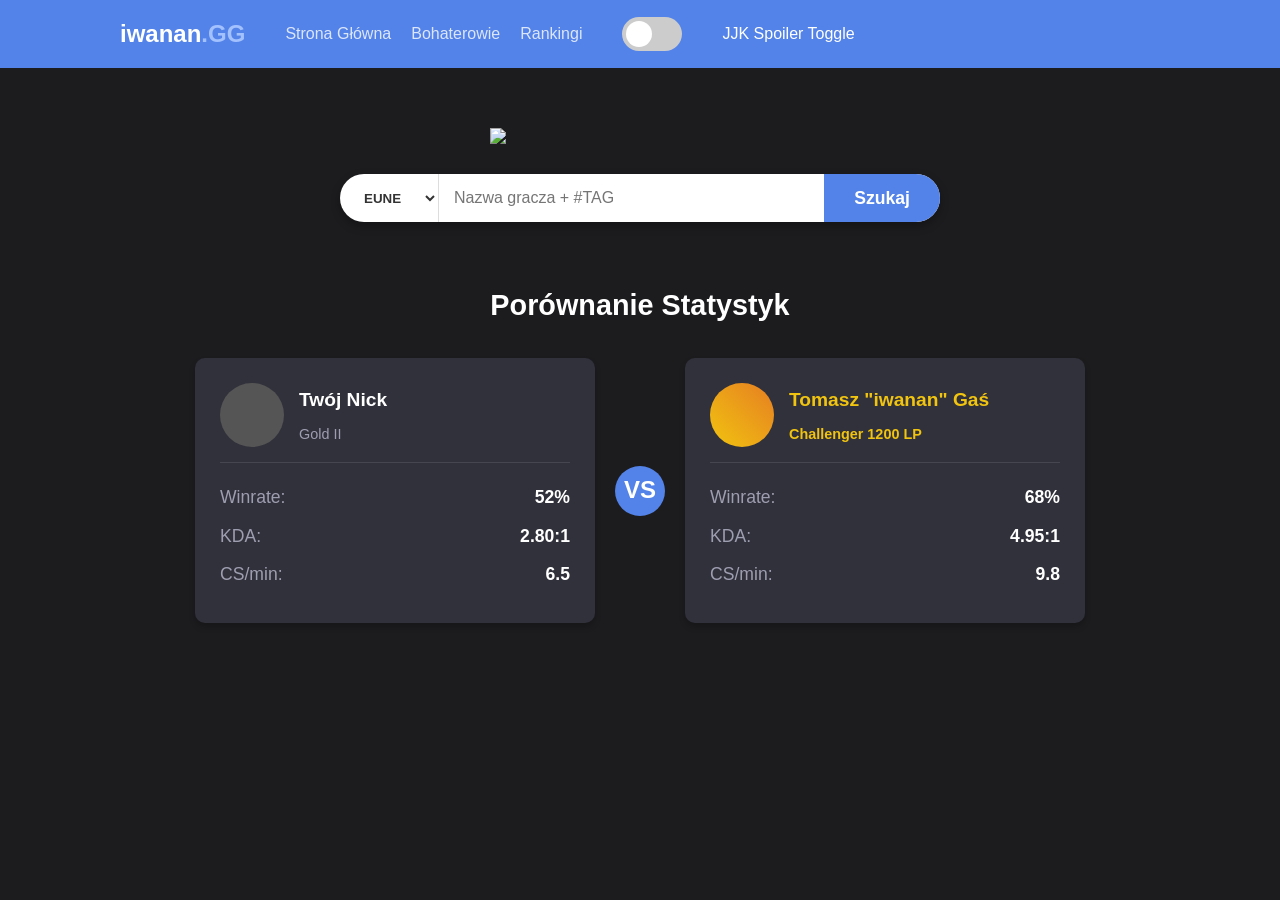
==== index.html @ 91c9719e "Dodano toggle do spoilerow jjk" ====
<!DOCTYPE html>
<html lang="pl">
<head>
    <meta charset="UTF-8">
    <meta name="viewport" content="width=device-width, initial-scale=1.0">
    <title>iwanan.gg - Porównaj się z Greatest Player of Today</title>
    <link rel="stylesheet" href="style.css">
</head>
<body>
    <header class="navbar">
        <div class="container">
            <div class="logo">iwanan<span>.GG</span></div>
            <nav>
                <ul>
                    <li><a href="index.html">Strona Główna</a></li>
                    <li><a href="bohaterowie.html">Bohaterowie</a></li>
                    <li><a href="rankingi.html">Rankingi</a></li>
                </ul>
            </nav>                 
            <label class="switch">
                <input type="checkbox" id="spoilerToggle" onclick="toggleSpoiler()">
                <span class="slider round"> 
                </span>
            </label>
            JJK Spoiler Toggle
        </div>
    </header>

    <main class="container">
        <section class="search-section">
            <img src="https://preview.redd.it/nah-id-win-v0-epcjymbbd3hc1.jpg?width=640&crop=smart&auto=webp&s=7e3054428206f862ddd30d6df0e28752295da965" id="Nah" class="hero-image">
            <img src="https://icon2.cleanpng.com/20240323/euu/transparent-smiley-face-happy-face-with-sunglasses-giving-thumbs-up65ff01f051ca37.60074786.webp" id="sunglassesThumbsUp" class="hero-image-off">
            <div class="search-bar">
                <select class="region-select">
                    <option value="eune">EUNE</option>
                    <option value="euw">EUW</option>
                    <option value="na">NA</option>
                </select>
                <input type="text" placeholder="Nazwa gracza + #TAG" class="search-input">
                <button class="search-button">Szukaj</button>
            </div>
        </section>

        <section class="comparison-section">
            <h2 class="section-title">Porównanie Statystyk</h2>
            
            <div class="cards-container">
                <div class="player-card user-card">
                    <div class="card-header">
                        <div class="avatar placeholder"></div>
                        <div class="info">
                            <h3>Twój Nick</h3>
                            <span class="rank">Gold II</span>
                        </div>
                    </div>
                    <div class="stats">
                        <div class="stat-row"><span>Winrate:</span> <strong>52%</strong></div>
                        <div class="stat-row"><span>KDA:</span> <strong>2.80:1</strong></div>
                        <div class="stat-row"><span>CS/min:</span> <strong>6.5</strong></div>
                    </div>
                </div>

                <div class="vs-badge">VS</div>

                <div class="player-card pro-card">
                    <div class="card-header">
                        <div class="avatar iwanan-avatar"></div>
                        <div class="info">
                            <h3 class="pro-name">Tomasz "iwanan" Gaś</h3>
                            <span class="rank challenger">Challenger 1200 LP</span>
                        </div>
                    </div>
                    <div class="stats">
                        <div class="stat-row"><span>Winrate:</span> <strong>68%</strong></div>
                        <div class="stat-row"><span>KDA:</span> <strong>4.95:1</strong></div>
                        <div class="stat-row"><span>CS/min:</span> <strong>9.8</strong></div>
                    </div>
                </div>
            </div>
        </section>
    </main>
    <script>
        function toggleSpoiler() {
            var checkBox = document.getElementById("spoilerToggle");
            var jjkImage = document.getElementById("Nah");
            var emojiImage = document.getElementById("sunglassesThumbsUp");
            if (checkBox.checked == true){
                jjkImage.classList.remove("hero-image");
                jjkImage.classList.add("hero-image-off");
                emojiImage.classList.remove("hero-image-off");
                emojiImage.classList.add("hero-image");
            }else{
                jjkImage.classList.add("hero-image");
                jjkImage.classList.remove("hero-image-off");
                emojiImage.classList.remove("hero-image");
                emojiImage.classList.add("hero-image-off");
            }
        }
    </script>
</body>
</html>
---- style.css ----
/* Zmienne CSS dla łatwiejszego zarządzania motywem (op.gg style) */
:root {
    --bg-main: #1c1c1f;
    --bg-card: #31313c;
    --bg-input: #ffffff;
    --text-main: #ffffff;
    --text-muted: #9e9eb1;
    --accent-blue: #5383e8;
    --accent-hover: #456ec4;
    --challenger-gold: #f1c40f;
}

* {
    box-sizing: border-box;
    margin: 0;
    padding: 0;
    font-family: -apple-system, BlinkMacSystemFont, "Segoe UI", Roboto, Helvetica, Arial, sans-serif;
}

body {
    background-color: var(--bg-main);
    color: var(--text-main);
    line-height: 1.6;
}

.container {
    max-width: 1080px;
    margin: 0 auto;
    padding: 0 20px;
}

/* Nawigacja */
.navbar {
    background-color: var(--accent-blue);
    padding: 15px 0;
}

.navbar .container {
    display: flex;
    justify-content: flex-start;
    align-items: center;
    gap: 40px;
}

.logo {
    font-size: 1.5rem;
    font-weight: bold;
}

.logo span {
    color: #a3c1ff;
}

nav ul {
    list-style: none;
    display: flex;
    gap: 20px;
}

nav a {
    color: var(--text-main);
    text-decoration: none;
    font-weight: 500;
    opacity: 0.8;
}

nav a.active, nav a:hover {
    opacity: 1;
}

/* The switch - the box around the slider */
.switch {
  position: relative;
  display: inline-block;
  width: 60px;
  height: 34px;
}

/* Hide default HTML checkbox */
.switch input {
  opacity: 0;
  width: 0;
  height: 0;
}

/* The slider */
.slider {
  position: absolute;
  cursor: pointer;
  top: 0;
  left: 0;
  right: 0;
  bottom: 0;
  background-color: #ccc;
  -webkit-transition: .4s;
  transition: .4s;
}

.slider:before {
  position: absolute;
  content: "";
  height: 26px;
  width: 26px;
  left: 4px;
  bottom: 4px;
  background-color: white;
  -webkit-transition: .4s;
  transition: .4s;
}

input:checked + .slider {
  background-color: #2196F3;
}

input:focus + .slider {
  box-shadow: 0 0 1px #2196F3;
}

input:checked + .slider:before {
  -webkit-transform: translateX(26px);
  -ms-transform: translateX(26px);
  transform: translateX(26px);
}

/* Rounded sliders */
.slider.round {
  border-radius: 34px;
}

.slider.round:before {
  border-radius: 50%;
}
/* Sekcja Wyszukiwania */
.search-section {
    display: flex;
    flex-direction: column;
    align-items: center;
    margin-top: 60px;
    margin-bottom: 60px;
}

.hero-image {
    width: 300px;
    max-width: 100%;
    margin-bottom: 30px;
}

.hero-image-off {
    width: 0;
    max-width: 0%;
    height: 0;
    max-height: 0%;
}

.search-bar {
    display: flex;
    background-color: var(--bg-input);
    border-radius: 30px;
    overflow: hidden;
    width: 100%;
    max-width: 600px;
    box-shadow: 0 4px 10px rgba(0,0,0,0.3);
}

.region-select {
    border: none;
    padding: 15px 20px;
    background: transparent;
    font-weight: bold;
    color: #333;
    outline: none;
    cursor: pointer;
    border-right: 1px solid #ddd;
}

.search-input {
    flex-grow: 1;
    border: none;
    padding: 15px;
    font-size: 1rem;
    outline: none;
    color: #333;
}

.search-button {
    background-color: var(--accent-blue);
    color: white;
    border: none;
    padding: 0 30px;
    font-weight: bold;
    font-size: 1.1rem;
    cursor: pointer;
    transition: background 0.2s;
}

.search-button:hover {
    background-color: var(--accent-hover);
}

/* Sekcja Porównania */
.section-title {
    text-align: center;
    margin-bottom: 30px;
    font-size: 1.8rem;
}

.cards-container {
    display: flex;
    justify-content: center;
    align-items: center;
    gap: 20px;
    flex-wrap: wrap; /* Zapewnia responsywność */
}

.player-card {
    background-color: var(--bg-card);
    border-radius: 10px;
    padding: 25px;
    width: 350px;
    flex-grow: 1;
    max-width: 400px;
    box-shadow: 0 4px 6px rgba(0,0,0,0.2);
}

.card-header {
    display: flex;
    align-items: center;
    gap: 15px;
    margin-bottom: 20px;
    padding-bottom: 15px;
    border-bottom: 1px solid rgba(255,255,255,0.1);
}

.avatar {
    width: 64px;
    height: 64px;
    border-radius: 50%;
    background-color: #555; /* Placeholder */
}

.iwanan-avatar {
    background: linear-gradient(45deg, var(--challenger-gold), #e67e22);
}

.info h3 {
    margin: 0 0 5px 0;
    font-size: 1.2rem;
}

.pro-name {
    color: var(--challenger-gold);
}

.rank {
    color: var(--text-muted);
    font-size: 0.9rem;
}

.rank.challenger {
    color: var(--challenger-gold);
    font-weight: bold;
}

.stat-row {
    display: flex;
    justify-content: space-between;
    margin-bottom: 10px;
    font-size: 1.1rem;
}

.stat-row span {
    color: var(--text-muted);
}

.vs-badge {
    background-color: var(--accent-blue);
    color: white;
    font-weight: bold;
    font-size: 1.5rem;
    width: 50px;
    height: 50px;
    display: flex;
    justify-content: center;
    align-items: center;
    border-radius: 50%;
    flex-shrink: 0;
}

/* Responsywność (Mobile-first podejście na zajęciach!) */
@media (max-width: 768px) {
    .navbar .container {
        flex-direction: column;
        gap: 15px;
    }
    
    .cards-container {
        flex-direction: column;
    }
    
    .vs-badge {
        margin: 10px 0;
    }
    
    .search-bar {
        border-radius: 15px;
        flex-direction: column;
    }
    
    .region-select {
        border-right: none;
        border-bottom: 1px solid #ddd;
    }
    
    .search-button {
        padding: 15px;
    }
}
/* dla rankingow/player distribution by rank */


.ranking-grid {
    display: grid;
    grid-template-columns: 2fr 1fr;
    gap: 20px;
    margin-bottom: 50px;
}


.ranking-table {
    width: 100%;
    border-collapse: collapse;
}

    .ranking-table th {
        text-align: left;
        color: var(--text-muted);
        font-size: 0.8rem;
        padding-bottom: 10px;
        border-bottom: 1px solid rgba(255, 255, 255, 0.1);
    }

    .ranking-table td {
        padding: 12px 0;
        border-bottom: 1px solid rgba(255, 255, 255, 0.05);
        font-size: 0.9rem;
    }

.chart-placeholder {
    background: rgba(0, 0, 0, 0.2);
    border: 1px dashed var(--text-muted);
    border-radius: 8px;
    height: 300px;
    display: flex;
    align-items: center;
    justify-content: center;
    color: var(--text-muted);
    font-style: italic;
}


@media (max-width: 768px) {
    .ranking-grid {
        grid-template-columns: 1fr;
    }
}

.region-tabs {
    display: flex;
    flex-wrap: wrap;
    gap: 8px;
}

.region-btn {
    background-color: #25252b; 
    border: 1px solid var(--border-color);
    color: var(--text-muted);
    padding: 6px 14px;
    border-radius: 20px;
    cursor: pointer;
    font-size: 0.85rem;
    transition: all 0.2s ease;
}

    .region-btn:hover {
        background-color: #3a3a42;
        color: white;
    }

    .region-btn.active {
        background-color: var(--accent-blue);
        color: white;
        border-color: var(--accent-blue);
    }


.ranking-table td {
    border-bottom: 1px solid rgba(255, 255, 255, 0.03);
}


.ranking-table tr:hover {
    background-color: rgba(255, 255, 255, 0.02);
}
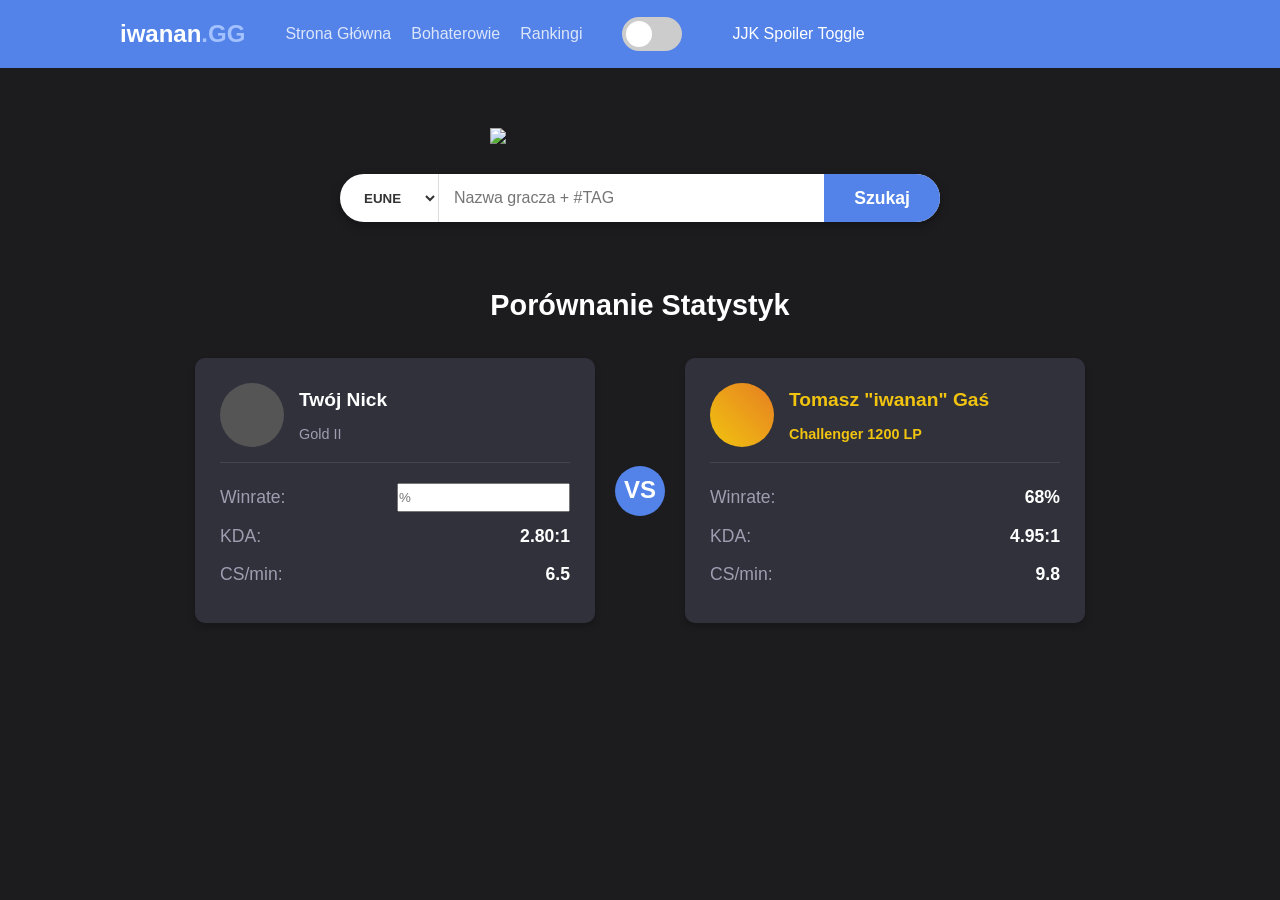
==== commit b358d1a4: "zdijecia teraz reaguje na winrate uzytkownika" ====
--- a/index.html
+++ b/index.html
@@ -17,12 +17,13 @@
                     <li><a href="rankingi.html">Rankingi</a></li>
                 </ul>
             </nav>                 
+            
             <label class="switch">
                 <input type="checkbox" id="spoilerToggle" onclick="toggleSpoiler()">
-                <span class="slider round"> 
-                </span>
+                <span class="slider round"></span>
             </label>
-            JJK Spoiler Toggle
+            <span style="margin-left: 10px; color: white;">JJK Spoiler Toggle</span>
+            
         </div>
     </header>
 
@@ -30,6 +31,8 @@
         <section class="search-section">
             <img src="https://preview.redd.it/nah-id-win-v0-epcjymbbd3hc1.jpg?width=640&crop=smart&auto=webp&s=7e3054428206f862ddd30d6df0e28752295da965" id="Nah" class="hero-image">
             <img src="https://icon2.cleanpng.com/20240323/euu/transparent-smiley-face-happy-face-with-sunglasses-giving-thumbs-up65ff01f051ca37.60074786.webp" id="sunglassesThumbsUp" class="hero-image-off">
+            <img src="https://i.redd.it/jw82rvev3i7e1.png" id="gojoLost" class="hero-image-off">
+            <img src="https://pbs.twimg.com/media/F3v2hoUbgAAHnzu.jpg" id="sadGuy" class="hero-image-off">
             <div class="search-bar">
                 <select class="region-select">
                     <option value="eune">EUNE</option>
@@ -37,7 +40,7 @@
                     <option value="na">NA</option>
                 </select>
                 <input type="text" placeholder="Nazwa gracza + #TAG" class="search-input">
-                <button class="search-button">Szukaj</button>
+                <button class="search-button" onclick="reactToWinrate()">Szukaj</button>
             </div>
         </section>
 
@@ -54,7 +57,7 @@
                         </div>
                     </div>
                     <div class="stats">
-                        <div class="stat-row"><span>Winrate:</span> <strong>52%</strong></div>
+                        <div class="stat-row"><span>Winrate:</span> <input type="text" placeholder="%" id="winrate-input"> </div>
                         <div class="stat-row"><span>KDA:</span> <strong>2.80:1</strong></div>
                         <div class="stat-row"><span>CS/min:</span> <strong>6.5</strong></div>
                     </div>
@@ -71,7 +74,7 @@
                         </div>
                     </div>
                     <div class="stats">
-                        <div class="stat-row"><span>Winrate:</span> <strong>68%</strong></div>
+                        <div class="stat-row"><span>Winrate:</span> <strong  id="iwananWinRate">68%</strong></div>
                         <div class="stat-row"><span>KDA:</span> <strong>4.95:1</strong></div>
                         <div class="stat-row"><span>CS/min:</span> <strong>9.8</strong></div>
                     </div>
@@ -80,22 +83,64 @@
         </section>
     </main>
     <script>
+        function swapImages(newImage, oldImage) {
+            if (!oldImage || !newImage) return;
+            oldImage.classList.remove("hero-image");
+            oldImage.classList.add("hero-image-off");
+            newImage.classList.remove("hero-image-off");
+            newImage.classList.add("hero-image");   
+        }
+
         function toggleSpoiler() {
             var checkBox = document.getElementById("spoilerToggle");
-            var jjkImage = document.getElementById("Nah");
-            var emojiImage = document.getElementById("sunglassesThumbsUp");
-            if (checkBox.checked == true){
-                jjkImage.classList.remove("hero-image");
-                jjkImage.classList.add("hero-image-off");
-                emojiImage.classList.remove("hero-image-off");
-                emojiImage.classList.add("hero-image");
-            }else{
-                jjkImage.classList.add("hero-image");
-                jjkImage.classList.remove("hero-image-off");
-                emojiImage.classList.remove("hero-image");
-                emojiImage.classList.add("hero-image-off");
+            var jjkWin = document.getElementById("Nah");
+            var emojiWin = document.getElementById("sunglassesThumbsUp");
+            var jjkLoss = document.getElementById("gojoLost");
+            var emojiLoss = document.getElementById("sadGuy");
+
+            // Swap out the currently active images based on the toggle switch
+            if (checkBox.checked) {
+                if (jjkWin.classList.contains("hero-image")) swapImages(emojiWin, jjkWin);
+                if (jjkLoss.classList.contains("hero-image")) swapImages(emojiLoss, jjkLoss);
+            } else {
+                if (emojiWin.classList.contains("hero-image")) swapImages(jjkWin, emojiWin);
+                if (emojiLoss.classList.contains("hero-image")) swapImages(jjkLoss, emojiLoss);
+            }
+        }
+
+        function reactToWinrate() {
+            // 1. Get the raw text
+            var userWinrateText = document.getElementById("winrate-input").value;
+            var proWinrateText = document.getElementById("iwananWinRate").textContent;
+            var checkBox = document.getElementById("spoilerToggle");
+            
+            // 2. Convert the text to actual numbers 
+            var userWinrateNum = parseFloat(userWinrateText);
+            var proWinrateNum = parseFloat(proWinrateText);
+
+            var jjkLoss = document.getElementById("gojoLost");
+            var jjkWin = document.getElementById("Nah");
+            var emojiWin = document.getElementById("sunglassesThumbsUp");
+            var emojiLoss = document.getElementById("sadGuy");
+            
+            // Find the image that is currently being displayed
+            var currentActiveImage = document.querySelector(".hero-image");
+
+            // 3. Compare the numbers and swap to correct image based on win/loss AND the spoiler toggle
+            if (userWinrateNum <= proWinrateNum || isNaN(userWinrateNum)) {
+                if (checkBox.checked) {
+                    swapImages(emojiWin, currentActiveImage);
+                } else {
+                    swapImages(jjkWin, currentActiveImage);
+                }
+            } else {
+                if (checkBox.checked) {
+                    swapImages(emojiLoss, currentActiveImage);
+                } else {
+                    swapImages(jjkLoss, currentActiveImage);
+                }
             }
         }
     </script>
 </body>
-</html>
+</html>
--- a/style.css
+++ b/style.css
@@ -1,4 +1,3 @@
-/* Zmienne CSS dla łatwiejszego zarządzania motywem (op.gg style) */
 :root {
     --bg-main: #1c1c1f;
     --bg-card: #31313c;
@@ -286,7 +285,7 @@
     flex-shrink: 0;
 }
 
-/* Responsywność (Mobile-first podejście na zajęciach!) */
+
 @media (max-width: 768px) {
     .navbar .container {
         flex-direction: column;
@@ -315,7 +314,7 @@
         padding: 15px;
     }
 }
-/* dla rankingow/player distribution by rank */
+
 
 
 .ranking-grid {
@@ -400,4 +399,4 @@
 
 .ranking-table tr:hover {
     background-color: rgba(255, 255, 255, 0.02);
-}+}
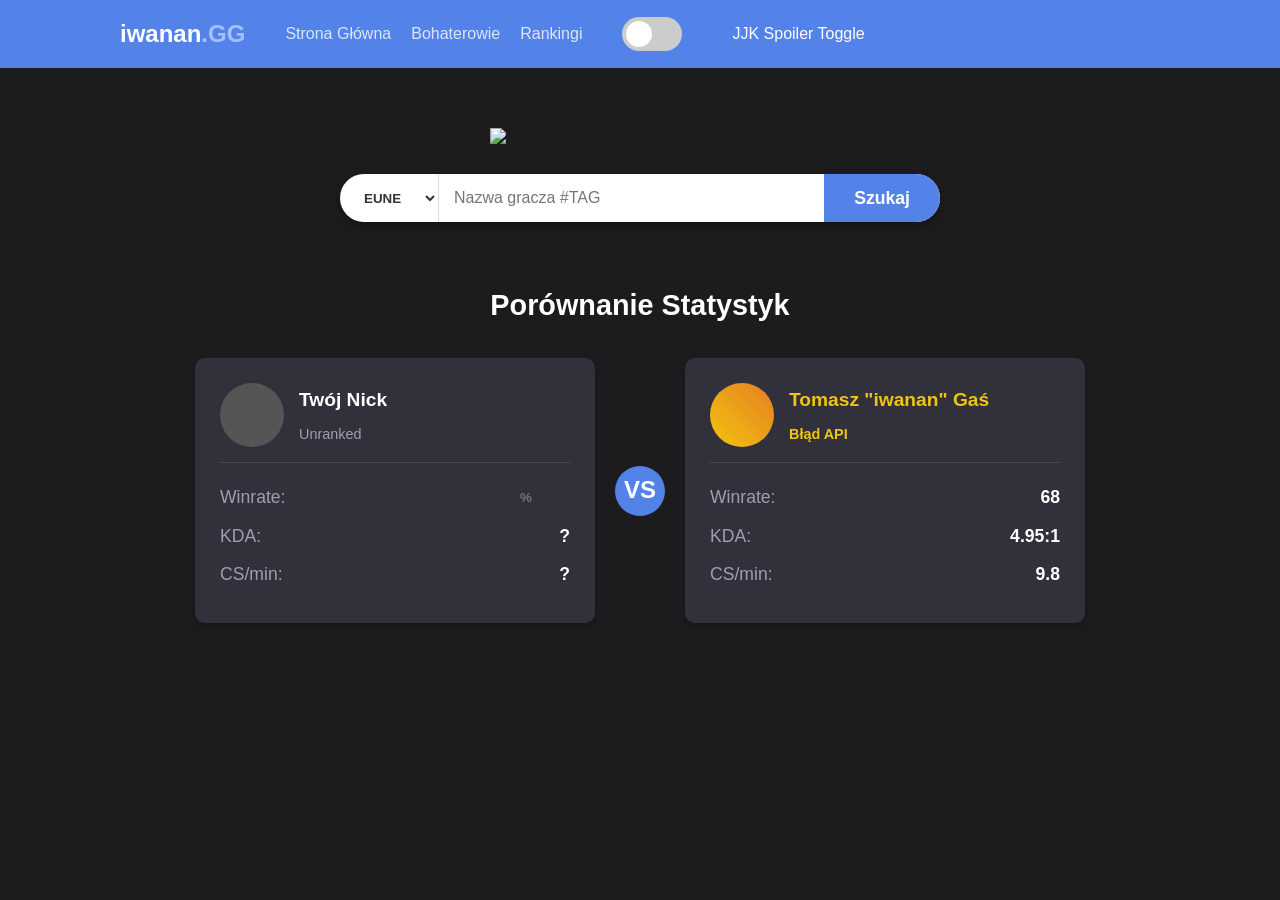
==== commit ae0efd53: "update index.html added api" ====
--- a/index.html
+++ b/index.html
@@ -16,7 +16,7 @@
                     <li><a href="bohaterowie.html">Bohaterowie</a></li>
                     <li><a href="rankingi.html">Rankingi</a></li>
                 </ul>
-            </nav>                 
+            </nav>                
             
             <label class="switch">
                 <input type="checkbox" id="spoilerToggle" onclick="toggleSpoiler()">
@@ -39,8 +39,8 @@
                     <option value="euw">EUW</option>
                     <option value="na">NA</option>
                 </select>
-                <input type="text" placeholder="Nazwa gracza + #TAG" class="search-input">
-                <button class="search-button" onclick="reactToWinrate()">Szukaj</button>
+                <input type="text" placeholder="Nazwa gracza #TAG" class="search-input">
+                <button class="search-button" onclick="fetchPlayerData()">Szukaj</button>
             </div>
         </section>
 
@@ -52,14 +52,14 @@
                     <div class="card-header">
                         <div class="avatar placeholder"></div>
                         <div class="info">
-                            <h3>Twój Nick</h3>
-                            <span class="rank">Gold II</span>
+                            <h3 id="user-name">Twój Nick</h3>
+                            <span class="rank" id="user-rank">Unranked</span>
                         </div>
                     </div>
                     <div class="stats">
-                        <div class="stat-row"><span>Winrate:</span> <input type="text" placeholder="%" id="winrate-input"> </div>
-                        <div class="stat-row"><span>KDA:</span> <strong>2.80:1</strong></div>
-                        <div class="stat-row"><span>CS/min:</span> <strong>6.5</strong></div>
+                        <div class="stat-row"><span>Winrate:</span> <input type="text" placeholder="%" id="winrate-input" readonly style="width: 50px; background: transparent; border: none; color: white; font-weight: bold; outline: none;"> </div>
+                        <div class="stat-row"><span>KDA:</span> <strong>?</strong></div>
+                        <div class="stat-row"><span>CS/min:</span> <strong>?</strong></div>
                     </div>
                 </div>
 
@@ -70,11 +70,11 @@
                         <div class="avatar iwanan-avatar"></div>
                         <div class="info">
                             <h3 class="pro-name">Tomasz "iwanan" Gaś</h3>
-                            <span class="rank challenger">Challenger 1200 LP</span>
+                            <span class="rank challenger" id="iwanan-rank">Ładowanie...</span>
                         </div>
                     </div>
                     <div class="stats">
-                        <div class="stat-row"><span>Winrate:</span> <strong  id="iwananWinRate">68%</strong></div>
+                        <div class="stat-row"><span>Winrate:</span> <strong id="iwananWinRate">...</strong></div>
                         <div class="stat-row"><span>KDA:</span> <strong>4.95:1</strong></div>
                         <div class="stat-row"><span>CS/min:</span> <strong>9.8</strong></div>
                     </div>
@@ -83,6 +83,8 @@
         </section>
     </main>
     <script>
+        const API_KEY = "RGAPI-ca6054ed-1571-4f47-92eb-5c8d126f1209";
+
         function swapImages(newImage, oldImage) {
             if (!oldImage || !newImage) return;
             oldImage.classList.remove("hero-image");
@@ -98,7 +100,6 @@
             var jjkLoss = document.getElementById("gojoLost");
             var emojiLoss = document.getElementById("sadGuy");
 
-            // Swap out the currently active images based on the toggle switch
             if (checkBox.checked) {
                 if (jjkWin.classList.contains("hero-image")) swapImages(emojiWin, jjkWin);
                 if (jjkLoss.classList.contains("hero-image")) swapImages(emojiLoss, jjkLoss);
@@ -106,16 +107,124 @@
                 if (emojiWin.classList.contains("hero-image")) swapImages(jjkWin, emojiWin);
                 if (emojiLoss.classList.contains("hero-image")) swapImages(jjkLoss, emojiLoss);
             }
-        }
-
-        function reactToWinrate() {
-            // 1. Get the raw text
-            var userWinrateText = document.getElementById("winrate-input").value;
+
+        }
+        async function fetchIwananData() {
+            const gameName = "iwanan";
+            const tagLine = "7596";
+            const accountRouting = "europe";
+            const platformRouting = "euw1"; // Domyślnie szukamy go na EUW (możesz zmienić na eun1)
+
+            try {
+                // PUUID
+                const accountUrl = `https://${accountRouting}.api.riotgames.com/riot/account/v1/accounts/by-riot-id/${encodeURIComponent(gameName)}/${encodeURIComponent(tagLine)}?api_key=${API_KEY}`;
+                const accountRes = await fetch(accountUrl);
+                if(!accountRes.ok) throw new Error("Nie znaleziono konta Iwanana.");
+                const accountData = await accountRes.json();
+                const puuid = accountData.puuid;
+                
+                
+                // Ranga
+                const leagueUrl = `https://${platformRouting}.api.riotgames.com/lol/league/v4/entries/by-puuid/${puuid}?api_key=${API_KEY}`;
+                const leagueRes = await fetch(leagueUrl);
+                if(!leagueRes.ok) throw new Error("Błąd pobierania rankingu Iwanana.");
+                const leagueData = await leagueRes.json();
+                
+                const soloQ = leagueData.find(q => q.queueType === "RANKED_SOLO_5x5");
+                
+                if(soloQ) {
+                    const wins = soloQ.wins;
+                    const losses = soloQ.losses;
+                    const winrate = Math.round((wins / (wins + losses)) * 100);
+                    const rankText = `${soloQ.tier} ${soloQ.rank} (${soloQ.leaguePoints} LP)`;
+                    
+                    document.getElementById("iwanan-rank").textContent = rankText;
+                    document.getElementById("iwananWinRate").textContent = `${winrate}` + "%";
+                } else {
+                    document.getElementById("iwanan-rank").textContent = "Unranked";
+                    document.getElementById("iwananWinRate").textContent = "0";
+                }
+            } catch (err) {
+                console.error("Błąd ładowania Bossa:", err);
+                document.getElementById("iwanan-rank").textContent = "Błąd API";
+                document.getElementById("iwananWinRate").textContent = "68"; // Fallback awaryjny
+            }
+        }
+
+        async function fetchPlayerData() {
+            const rawInput = document.querySelector(".search-input").value.trim();
+            const regionVal = document.querySelector(".region-select").value;
+            
+            if(!rawInput.includes("#")) {
+                alert("Wpisz Riot ID w poprawnym formacie: Nazwa#TAG (np. Hide on bush#KR1)");
+                return;
+            }
+
+            const [gameName, tagLine] = rawInput.split("#");
+            
+            // Riot API wymaga różnych prefiksów w zależności od endpointu
+            let accountRouting = "europe";
+            let platformRouting = "eun1";
+            
+            if (regionVal === "euw") {
+                platformRouting = "euw1";
+                accountRouting = "europe";
+            } else if (regionVal === "na") {
+                platformRouting = "na1";
+                accountRouting = "americas";
+            } else {
+                platformRouting = "eun1";
+                accountRouting = "europe";
+            }
+            
+            try {
+                //Pobranie PUUID z Riot ID
+                const accountUrl = `https://${accountRouting}.api.riotgames.com/riot/account/v1/accounts/by-riot-id/${encodeURIComponent(gameName)}/${encodeURIComponent(tagLine)}?api_key=${API_KEY}`;
+                const accountRes = await fetch(accountUrl);
+                if(!accountRes.ok) throw new Error("Nie znaleziono gracza o podanym Riot ID.");
+                const accountData = await accountRes.json();
+                const puuid = accountData.puuid;
+                
+                
+                //Pobranie statystyk rankingowych (Winrate, ranga)
+                const leagueUrl = `https://${platformRouting}.api.riotgames.com/lol/league/v4/entries/by-puuid/${puuid}?api_key=${API_KEY}`;
+                const leagueRes = await fetch(leagueUrl);
+                if(!leagueRes.ok) throw new Error("Błąd pobierania rankingu gracza.");
+                const leagueData = await leagueRes.json();
+                
+                // Szukamy kolejki Solo/Duo
+                const soloQ = leagueData.find(q => q.queueType === "RANKED_SOLO_5x5");
+                
+                let winrate = 0;
+                let rankText = "Unranked";
+                
+                if(soloQ) {
+                    const wins = soloQ.wins;
+                    const losses = soloQ.losses;
+                    winrate = Math.round((wins / (wins + losses)) * 100);
+                    rankText = `${soloQ.tier} ${soloQ.rank} (${soloQ.leaguePoints} LP)`;
+                } else {
+                    alert("Ten gracz nie rozegrał jeszcze żadnych gier rankingowych w Solo/Duo.");
+                    return;
+                }
+                
+                // Aktualizacja interfejsu (UI)
+                document.getElementById("user-name").textContent = `${gameName}#${tagLine}`;
+                document.getElementById("user-rank").textContent = rankText;
+                document.getElementById("winrate-input").value = `${winrate}%`;
+                
+                reactToWinrate(winrate);
+                
+            } catch(err) {
+                alert("Błąd: " + err.message);
+                console.error(err);
+            }
+        }
+
+        function reactToWinrate(userWinrateNum) {
             var proWinrateText = document.getElementById("iwananWinRate").textContent;
             var checkBox = document.getElementById("spoilerToggle");
             
-            // 2. Convert the text to actual numbers 
-            var userWinrateNum = parseFloat(userWinrateText);
             var proWinrateNum = parseFloat(proWinrateText);
 
             var jjkLoss = document.getElementById("gojoLost");
@@ -123,10 +232,9 @@
             var emojiWin = document.getElementById("sunglassesThumbsUp");
             var emojiLoss = document.getElementById("sadGuy");
             
-            // Find the image that is currently being displayed
             var currentActiveImage = document.querySelector(".hero-image");
 
-            // 3. Compare the numbers and swap to correct image based on win/loss AND the spoiler toggle
+            // Mechanika podmiany
             if (userWinrateNum <= proWinrateNum || isNaN(userWinrateNum)) {
                 if (checkBox.checked) {
                     swapImages(emojiWin, currentActiveImage);
@@ -141,6 +249,7 @@
                 }
             }
         }
+        window.onload = fetchIwananData;
     </script>
 </body>
 </html>
--- a/style.css
+++ b/style.css
@@ -400,3 +400,13 @@
 .ranking-table tr:hover {
     background-color: rgba(255, 255, 255, 0.02);
 }
+/* Zapewnia, że canvas nie "rozsadzi" karty */
+canvas {
+    max-width: 100% !important;
+    max-height: 300px !important;
+}
+
+/* Styl dla przycisku kursora, żeby było wiadomo, że można klikać */
+.region-btn {
+    user-select: none;
+}
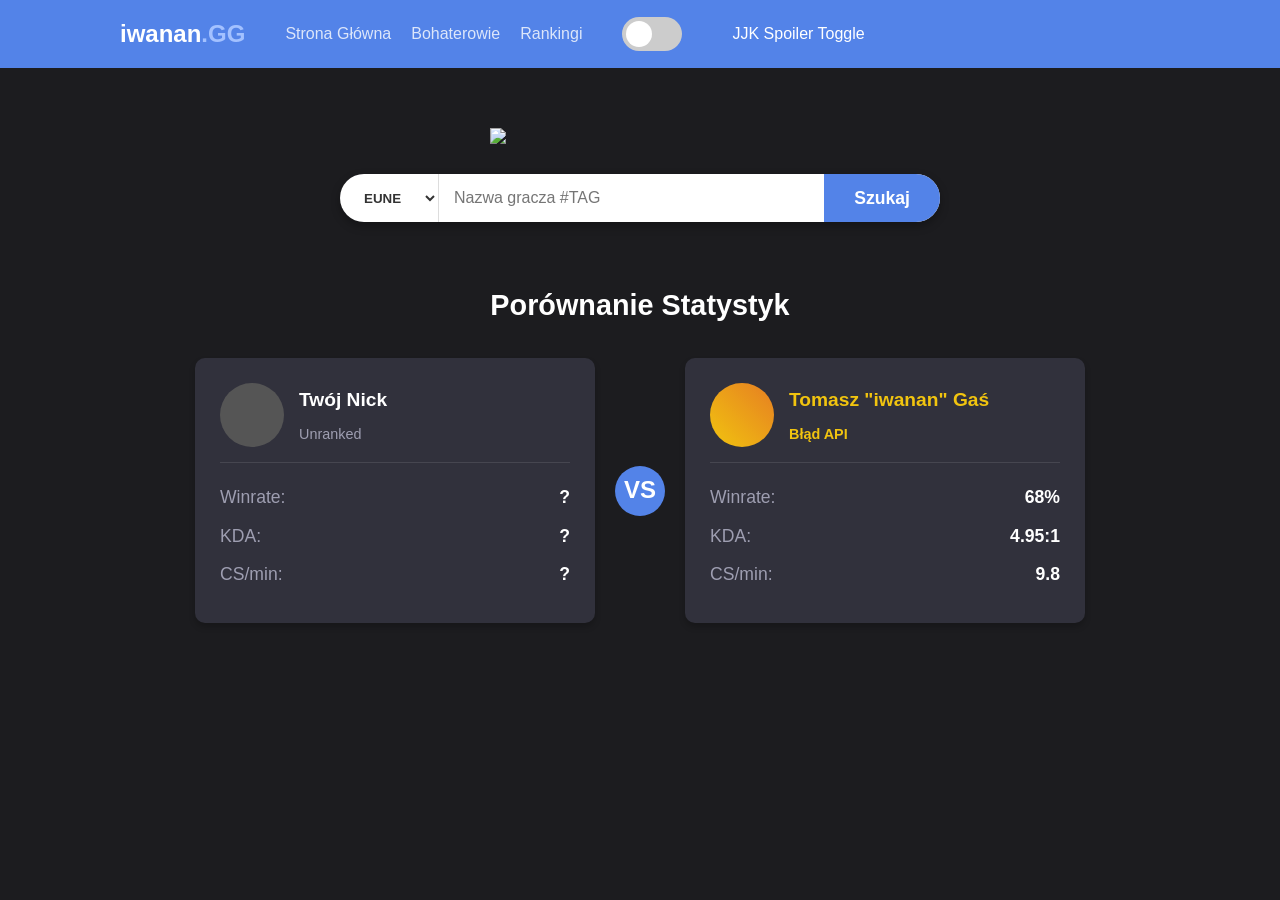
==== commit c32d534f: "(final)" ====
--- a/index.html
+++ b/index.html
@@ -57,9 +57,9 @@
                         </div>
                     </div>
                     <div class="stats">
-                        <div class="stat-row"><span>Winrate:</span> <input type="text" placeholder="%" id="winrate-input" readonly style="width: 50px; background: transparent; border: none; color: white; font-weight: bold; outline: none;"> </div>
-                        <div class="stat-row"><span>KDA:</span> <strong>?</strong></div>
-                        <div class="stat-row"><span>CS/min:</span> <strong>?</strong></div>
+                        <div class="stat-row"><span>Winrate:</span> <strong id="user-winrate">?</strong></div>
+                        <div class="stat-row"><span>KDA:</span> <strong id="user-kda">?</strong></div>
+                        <div class="stat-row"><span>CS/min:</span> <strong id="user-cspm">?</strong></div>
                     </div>
                 </div>
 
@@ -75,15 +75,35 @@
                     </div>
                     <div class="stats">
                         <div class="stat-row"><span>Winrate:</span> <strong id="iwananWinRate">...</strong></div>
-                        <div class="stat-row"><span>KDA:</span> <strong>4.95:1</strong></div>
-                        <div class="stat-row"><span>CS/min:</span> <strong>9.8</strong></div>
+                        <div class="stat-row"><span>KDA:</span> <strong id="iwananKDA">...</strong></div>
+                        <div class="stat-row"><span>CS/min:</span> <strong id="iwananCSPM">...</strong></div>
                     </div>
                 </div>
             </div>
         </section>
     </main>
     <script>
-        const API_KEY = "RGAPI-ca6054ed-1571-4f47-92eb-5c8d126f1209";
+        //--------------
+        //API KEY
+        //--------------
+        const API_KEY = "RGAPI-d03f4c8e-cfcb-494f-9e39-e35be664c3c4";
+
+        // Tier order for rank comparison (higher index = better)
+        const TIER_ORDER = ["IRON", "BRONZE", "SILVER", "GOLD", "PLATINUM", "EMERALD", "DIAMOND", "MASTER", "GRANDMASTER", "CHALLENGER"];
+        const DIVISION_ORDER = ["IV", "III", "II", "I"];
+
+        // Stored stats for comparison — populated once both players are loaded
+        let userStats = null;
+        let iwananStats = null;
+
+        function getRankScore(tier, division, lp) {
+            const tierIdx = TIER_ORDER.indexOf(tier?.toUpperCase());
+            if (tierIdx === -1) return -1; // Unranked = worst
+            const divIdx = DIVISION_ORDER.indexOf(division?.toUpperCase());
+            // MASTER+ has no divisions, treat as division 0
+            const divScore = divIdx === -1 ? 0 : divIdx;
+            return tierIdx * 10000 + divScore * 1000 + (lp || 0);
+        }
 
         function swapImages(newImage, oldImage) {
             if (!oldImage || !newImage) return;
@@ -107,148 +127,250 @@
                 if (emojiWin.classList.contains("hero-image")) swapImages(jjkWin, emojiWin);
                 if (emojiLoss.classList.contains("hero-image")) swapImages(jjkLoss, emojiLoss);
             }
-
-        }
+        }
+
+        // Returns true if user beats iwanan, false otherwise (iwanan wins all ties)
+        function isUserBetter(user, pro) {
+            // 1. Rank
+            const userRankScore = getRankScore(user.tier, user.division, user.lp);
+            const proRankScore  = getRankScore(pro.tier,  pro.division,  pro.lp);
+            if (userRankScore !== proRankScore) return userRankScore > proRankScore;
+
+            // 2. Winrate
+            if (user.winrate !== pro.winrate) return user.winrate > pro.winrate;
+
+            // 3. KDA
+            if (user.kda !== pro.kda) return user.kda > pro.kda;
+
+            // 4. CS/min
+            if (user.cspm !== pro.cspm) return user.cspm > pro.cspm;
+
+            // All tied — iwanan wins
+            return false;
+        }
+
+        function reactToComparison() {
+            if (!userStats || !iwananStats) return;
+
+            var checkBox = document.getElementById("spoilerToggle");
+            var jjkLoss  = document.getElementById("gojoLost");
+            var jjkWin   = document.getElementById("Nah");
+            var emojiWin = document.getElementById("sunglassesThumbsUp");
+            var emojiLoss = document.getElementById("sadGuy");
+            var currentActiveImage = document.querySelector(".hero-image");
+
+            const userWins = isUserBetter(userStats, iwananStats);
+
+            if (!userWins) {
+                // Iwanan wins
+                swapImages(checkBox.checked ? emojiWin : jjkWin, currentActiveImage);
+            } else {
+                // User wins
+                swapImages(checkBox.checked ? emojiLoss : jjkLoss, currentActiveImage);
+            }
+        }
+
+        async function fetchMatchStats(puuid, accountRouting) {
+            // Pobierz ostatnie 20 gier rankingowych Solo/Duo (queue=420)
+            const matchListUrl = `https://${accountRouting}.api.riotgames.com/lol/match/v5/matches/by-puuid/${puuid}/ids?queue=420&count=20&api_key=${API_KEY}`;
+            const matchListRes = await fetch(matchListUrl);
+            if (!matchListRes.ok) throw new Error("Błąd pobierania listy meczy.");
+            const matchIds = await matchListRes.json();
+
+            if (matchIds.length === 0) return null;
+
+            // Pobierz dane każdego meczu równolegle
+            const matchPromises = matchIds.map(id =>
+                fetch(`https://${accountRouting}.api.riotgames.com/lol/match/v5/matches/${id}?api_key=${API_KEY}`)
+                    .then(r => r.ok ? r.json() : null)
+            );
+            const matches = await Promise.all(matchPromises);
+
+            let totalKills = 0, totalDeaths = 0, totalAssists = 0, totalCS = 0, totalMinutes = 0;
+            let validGames = 0;
+
+            for (const match of matches) {
+                if (!match) continue;
+                const participant = match.info.participants.find(p => p.puuid === puuid);
+                if (!participant) continue;
+
+                const durationMinutes = match.info.gameDuration / 60;
+                if (durationMinutes < 5) continue; // Pomiń remake'i
+
+                totalKills   += participant.kills;
+                totalDeaths  += participant.deaths;
+                totalAssists += participant.assists;
+                totalCS      += (participant.totalMinionsKilled || 0) + (participant.neutralMinionsKilled || 0);
+                totalMinutes += durationMinutes;
+                validGames++;
+            }
+
+            if (validGames === 0) return null;
+
+            const avgDeaths = totalDeaths / validGames;
+            const kda  = avgDeaths === 0
+                ? parseFloat((totalKills + totalAssists).toFixed(2))
+                : parseFloat(((totalKills + totalAssists) / totalDeaths).toFixed(2));
+            const cspm = parseFloat((totalCS / totalMinutes).toFixed(1));
+
+            return { kda, cspm };
+        }
+
         async function fetchIwananData() {
             const gameName = "iwanan";
-            const tagLine = "7596";
-            const accountRouting = "europe";
-            const platformRouting = "euw1"; // Domyślnie szukamy go na EUW (możesz zmienić na eun1)
+            const tagLine  = "7596";
+            const accountRouting  = "europe";
+            const platformRouting = "euw1";
 
             try {
                 // PUUID
                 const accountUrl = `https://${accountRouting}.api.riotgames.com/riot/account/v1/accounts/by-riot-id/${encodeURIComponent(gameName)}/${encodeURIComponent(tagLine)}?api_key=${API_KEY}`;
-                const accountRes = await fetch(accountUrl);
-                if(!accountRes.ok) throw new Error("Nie znaleziono konta Iwanana.");
+                const accountRes  = await fetch(accountUrl);
+                if (!accountRes.ok) throw new Error("Nie znaleziono konta Iwanana.");
                 const accountData = await accountRes.json();
                 const puuid = accountData.puuid;
-                
-                
-                // Ranga
+
+                // Ranga + Match stats równolegle
                 const leagueUrl = `https://${platformRouting}.api.riotgames.com/lol/league/v4/entries/by-puuid/${puuid}?api_key=${API_KEY}`;
-                const leagueRes = await fetch(leagueUrl);
-                if(!leagueRes.ok) throw new Error("Błąd pobierania rankingu Iwanana.");
+                const [leagueRes, matchStats] = await Promise.all([
+                    fetch(leagueUrl),
+                    fetchMatchStats(puuid, accountRouting)
+                ]);
+
+                if (!leagueRes.ok) throw new Error("Błąd pobierania rankingu Iwanana.");
                 const leagueData = await leagueRes.json();
-                
                 const soloQ = leagueData.find(q => q.queueType === "RANKED_SOLO_5x5");
-                
-                if(soloQ) {
-                    const wins = soloQ.wins;
+
+                let winrate = 0, tier = null, division = null, lp = 0;
+
+                if (soloQ) {
+                    const wins   = soloQ.wins;
                     const losses = soloQ.losses;
-                    const winrate = Math.round((wins / (wins + losses)) * 100);
-                    const rankText = `${soloQ.tier} ${soloQ.rank} (${soloQ.leaguePoints} LP)`;
-                    
+                    winrate  = Math.round((wins / (wins + losses)) * 100);
+                    tier     = soloQ.tier;
+                    division = soloQ.rank;
+                    lp       = soloQ.leaguePoints;
+                    const rankText = `${tier} ${division} (${lp} LP)`;
                     document.getElementById("iwanan-rank").textContent = rankText;
-                    document.getElementById("iwananWinRate").textContent = `${winrate}` + "%";
+                    document.getElementById("iwananWinRate").textContent = `${winrate}%`;
                 } else {
                     document.getElementById("iwanan-rank").textContent = "Unranked";
-                    document.getElementById("iwananWinRate").textContent = "0";
+                    document.getElementById("iwananWinRate").textContent = "0%";
                 }
+
+                let kda = 0, cspm = 0;
+                if (matchStats) {
+                    kda  = matchStats.kda;
+                    cspm = matchStats.cspm;
+                    document.getElementById("iwananKDA").textContent  = `${kda}:1`;
+                    document.getElementById("iwananCSPM").textContent = `${cspm}`;
+                } else {
+                    document.getElementById("iwananKDA").textContent  = "Brak danych";
+                    document.getElementById("iwananCSPM").textContent = "Brak danych";
+                }
+
+                iwananStats = { tier, division, lp, winrate, kda, cspm };
+                reactToComparison();
+
             } catch (err) {
                 console.error("Błąd ładowania Bossa:", err);
-                document.getElementById("iwanan-rank").textContent = "Błąd API";
-                document.getElementById("iwananWinRate").textContent = "68"; // Fallback awaryjny
+                document.getElementById("iwanan-rank").textContent    = "Błąd API";
+                document.getElementById("iwananWinRate").textContent  = "68%";
+                document.getElementById("iwananKDA").textContent      = "4.95:1";
+                document.getElementById("iwananCSPM").textContent     = "9.8";
+                // Fallback stats for comparison
+                iwananStats = { tier: "CHALLENGER", division: "I", lp: 999, winrate: 68, kda: 4.95, cspm: 9.8 };
+                reactToComparison();
             }
         }
 
         async function fetchPlayerData() {
-            const rawInput = document.querySelector(".search-input").value.trim();
+            const rawInput  = document.querySelector(".search-input").value.trim();
             const regionVal = document.querySelector(".region-select").value;
-            
-            if(!rawInput.includes("#")) {
+
+            if (!rawInput.includes("#")) {
                 alert("Wpisz Riot ID w poprawnym formacie: Nazwa#TAG (np. Hide on bush#KR1)");
                 return;
             }
 
             const [gameName, tagLine] = rawInput.split("#");
-            
-            // Riot API wymaga różnych prefiksów w zależności od endpointu
-            let accountRouting = "europe";
+
+            let accountRouting  = "europe";
             let platformRouting = "eun1";
-            
+
             if (regionVal === "euw") {
                 platformRouting = "euw1";
-                accountRouting = "europe";
+                accountRouting  = "europe";
             } else if (regionVal === "na") {
                 platformRouting = "na1";
-                accountRouting = "americas";
-            } else {
-                platformRouting = "eun1";
-                accountRouting = "europe";
-            }
-            
+                accountRouting  = "americas";
+            }
+
+            // Reset UI
+            document.getElementById("user-winrate").textContent = "...";
+            document.getElementById("user-kda").textContent     = "...";
+            document.getElementById("user-cspm").textContent    = "...";
+            userStats = null;
+
             try {
-                //Pobranie PUUID z Riot ID
+                // PUUID
                 const accountUrl = `https://${accountRouting}.api.riotgames.com/riot/account/v1/accounts/by-riot-id/${encodeURIComponent(gameName)}/${encodeURIComponent(tagLine)}?api_key=${API_KEY}`;
-                const accountRes = await fetch(accountUrl);
-                if(!accountRes.ok) throw new Error("Nie znaleziono gracza o podanym Riot ID.");
+                const accountRes  = await fetch(accountUrl);
+                if (!accountRes.ok) throw new Error("Nie znaleziono gracza o podanym Riot ID.");
                 const accountData = await accountRes.json();
                 const puuid = accountData.puuid;
-                
-                
-                //Pobranie statystyk rankingowych (Winrate, ranga)
+
+                // Ranga + Match stats równolegle
                 const leagueUrl = `https://${platformRouting}.api.riotgames.com/lol/league/v4/entries/by-puuid/${puuid}?api_key=${API_KEY}`;
-                const leagueRes = await fetch(leagueUrl);
-                if(!leagueRes.ok) throw new Error("Błąd pobierania rankingu gracza.");
+                const [leagueRes, matchStats] = await Promise.all([
+                    fetch(leagueUrl),
+                    fetchMatchStats(puuid, accountRouting)
+                ]);
+
+                if (!leagueRes.ok) throw new Error("Błąd pobierania rankingu gracza.");
                 const leagueData = await leagueRes.json();
-                
-                // Szukamy kolejki Solo/Duo
                 const soloQ = leagueData.find(q => q.queueType === "RANKED_SOLO_5x5");
-                
-                let winrate = 0;
-                let rankText = "Unranked";
-                
-                if(soloQ) {
-                    const wins = soloQ.wins;
-                    const losses = soloQ.losses;
-                    winrate = Math.round((wins / (wins + losses)) * 100);
-                    rankText = `${soloQ.tier} ${soloQ.rank} (${soloQ.leaguePoints} LP)`;
-                } else {
+
+                if (!soloQ) {
                     alert("Ten gracz nie rozegrał jeszcze żadnych gier rankingowych w Solo/Duo.");
                     return;
                 }
-                
-                // Aktualizacja interfejsu (UI)
-                document.getElementById("user-name").textContent = `${gameName}#${tagLine}`;
-                document.getElementById("user-rank").textContent = rankText;
-                document.getElementById("winrate-input").value = `${winrate}%`;
-                
-                reactToWinrate(winrate);
-                
-            } catch(err) {
+
+                const wins     = soloQ.wins;
+                const losses   = soloQ.losses;
+                const winrate  = Math.round((wins / (wins + losses)) * 100);
+                const tier     = soloQ.tier;
+                const division = soloQ.rank;
+                const lp       = soloQ.leaguePoints;
+                const rankText = `${tier} ${division} (${lp} LP)`;
+
+                document.getElementById("user-name").textContent    = `${gameName}#${tagLine}`;
+                document.getElementById("user-rank").textContent    = rankText;
+                document.getElementById("user-winrate").textContent = `${winrate}%`;
+
+                let kda = 0, cspm = 0;
+                if (matchStats) {
+                    kda  = matchStats.kda;
+                    cspm = matchStats.cspm;
+                    document.getElementById("user-kda").textContent  = `${kda}:1`;
+                    document.getElementById("user-cspm").textContent = `${cspm}`;
+                } else {
+                    document.getElementById("user-kda").textContent  = "Brak danych";
+                    document.getElementById("user-cspm").textContent = "Brak danych";
+                }
+
+                userStats = { tier, division, lp, winrate, kda, cspm };
+                reactToComparison();
+
+            } catch (err) {
                 alert("Błąd: " + err.message);
                 console.error(err);
-            }
-        }
-
-        function reactToWinrate(userWinrateNum) {
-            var proWinrateText = document.getElementById("iwananWinRate").textContent;
-            var checkBox = document.getElementById("spoilerToggle");
-            
-            var proWinrateNum = parseFloat(proWinrateText);
-
-            var jjkLoss = document.getElementById("gojoLost");
-            var jjkWin = document.getElementById("Nah");
-            var emojiWin = document.getElementById("sunglassesThumbsUp");
-            var emojiLoss = document.getElementById("sadGuy");
-            
-            var currentActiveImage = document.querySelector(".hero-image");
-
-            // Mechanika podmiany
-            if (userWinrateNum <= proWinrateNum || isNaN(userWinrateNum)) {
-                if (checkBox.checked) {
-                    swapImages(emojiWin, currentActiveImage);
-                } else {
-                    swapImages(jjkWin, currentActiveImage);
-                }
-            } else {
-                if (checkBox.checked) {
-                    swapImages(emojiLoss, currentActiveImage);
-                } else {
-                    swapImages(jjkLoss, currentActiveImage);
-                }
-            }
-        }
+                document.getElementById("user-winrate").textContent = "?";
+                document.getElementById("user-kda").textContent     = "?";
+                document.getElementById("user-cspm").textContent    = "?";
+            }
+        }
+
         window.onload = fetchIwananData;
     </script>
 </body>
